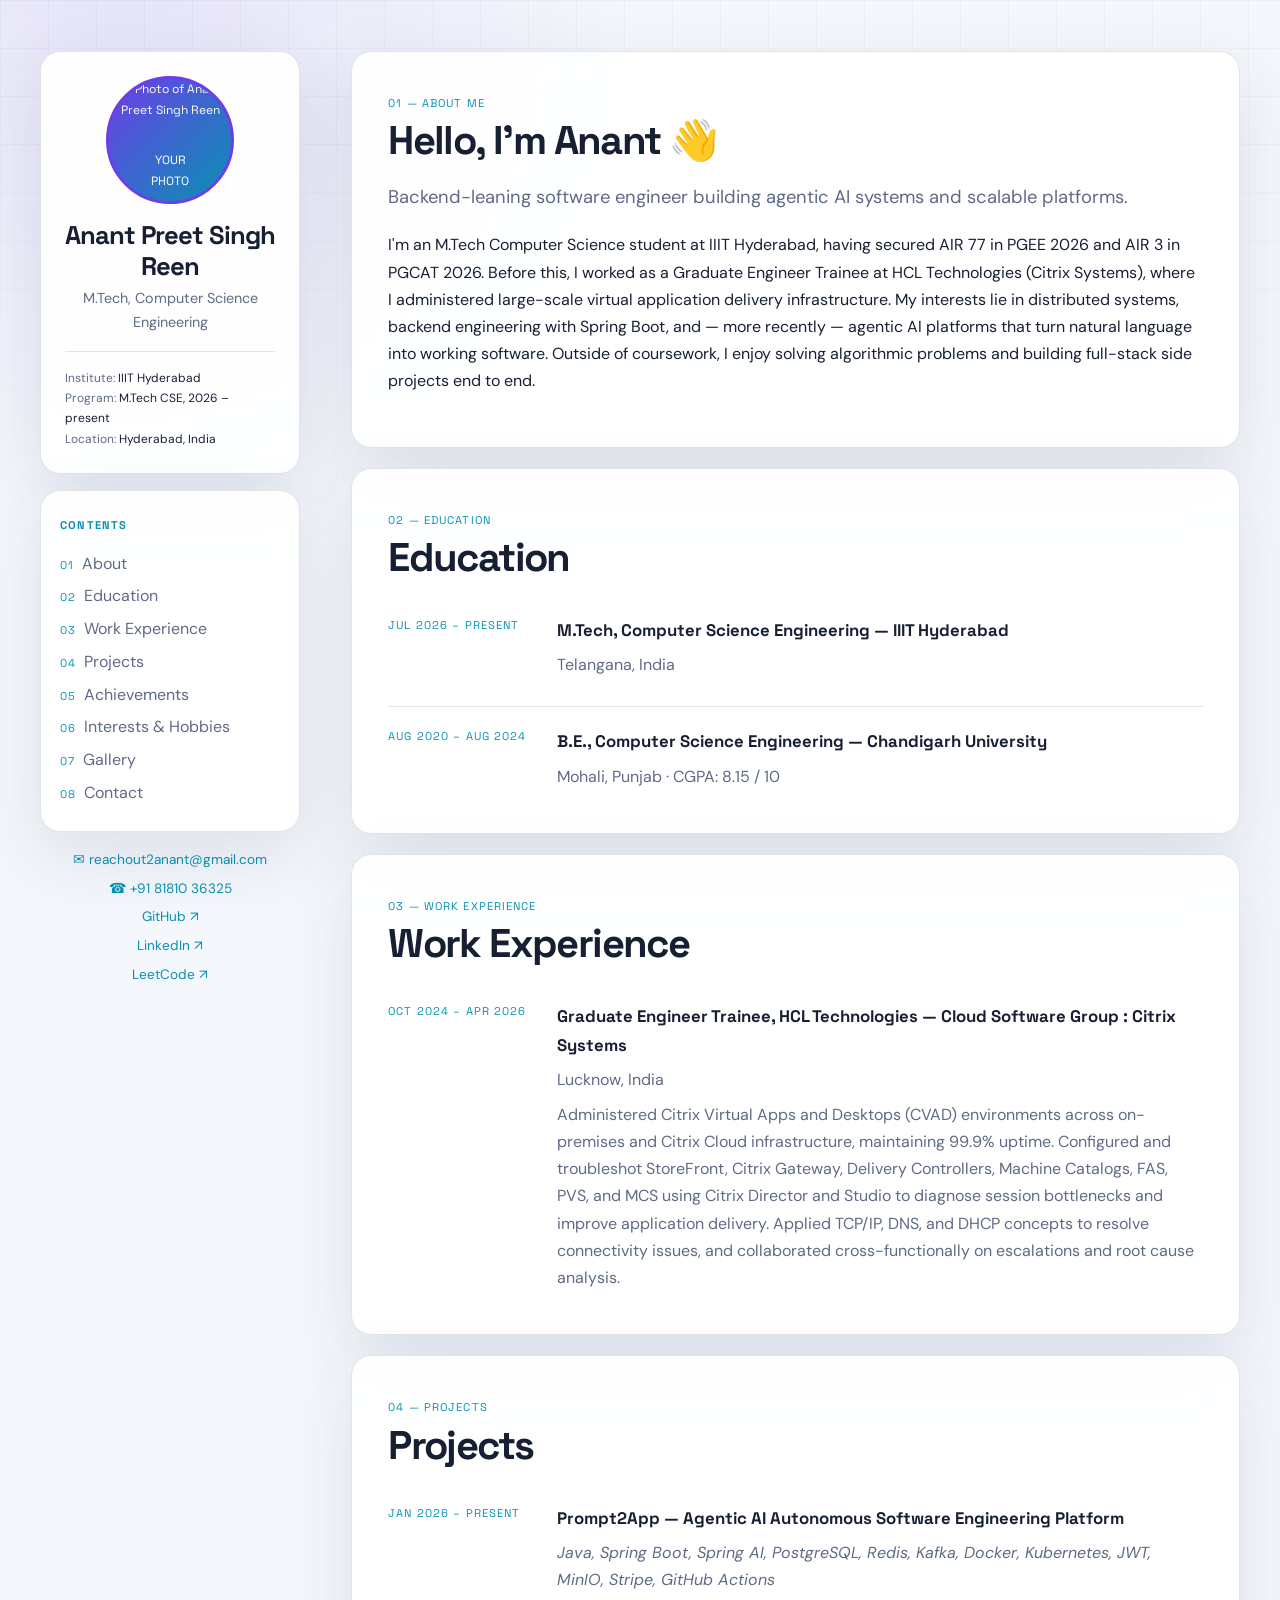
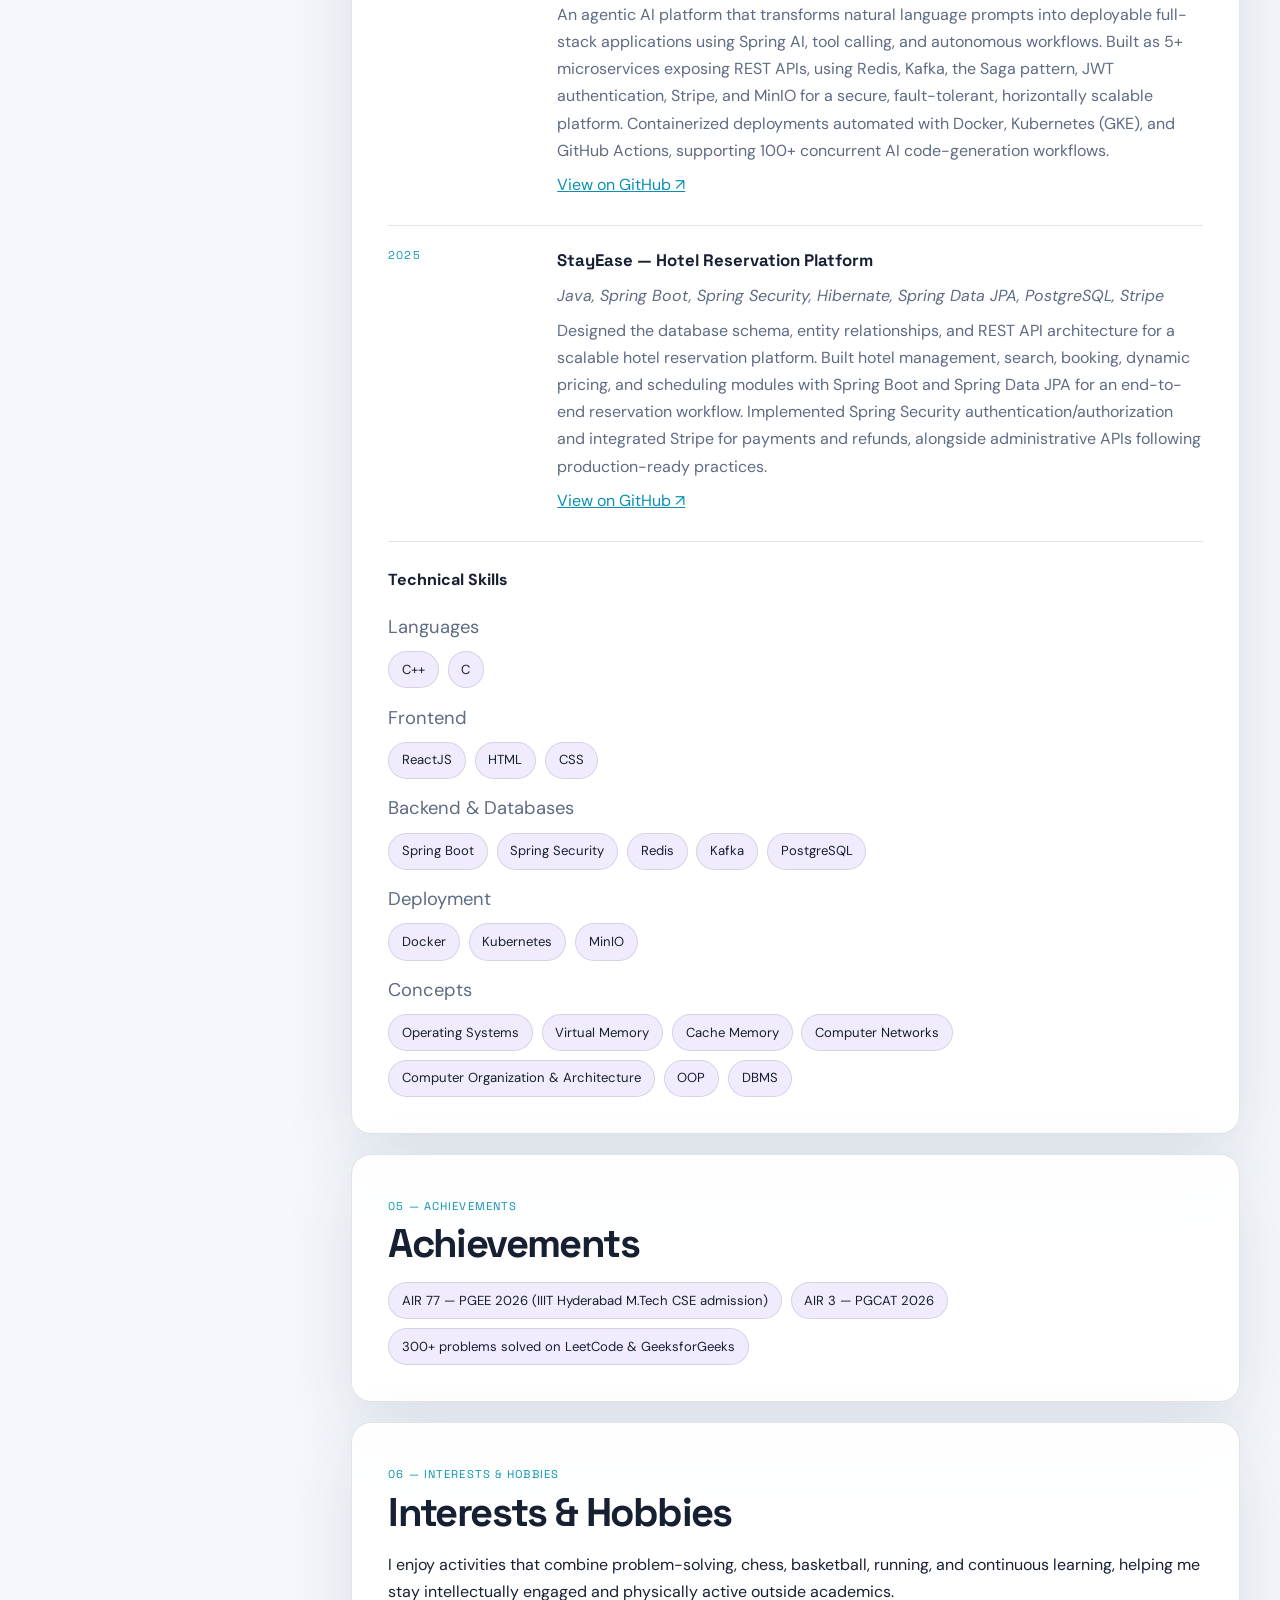
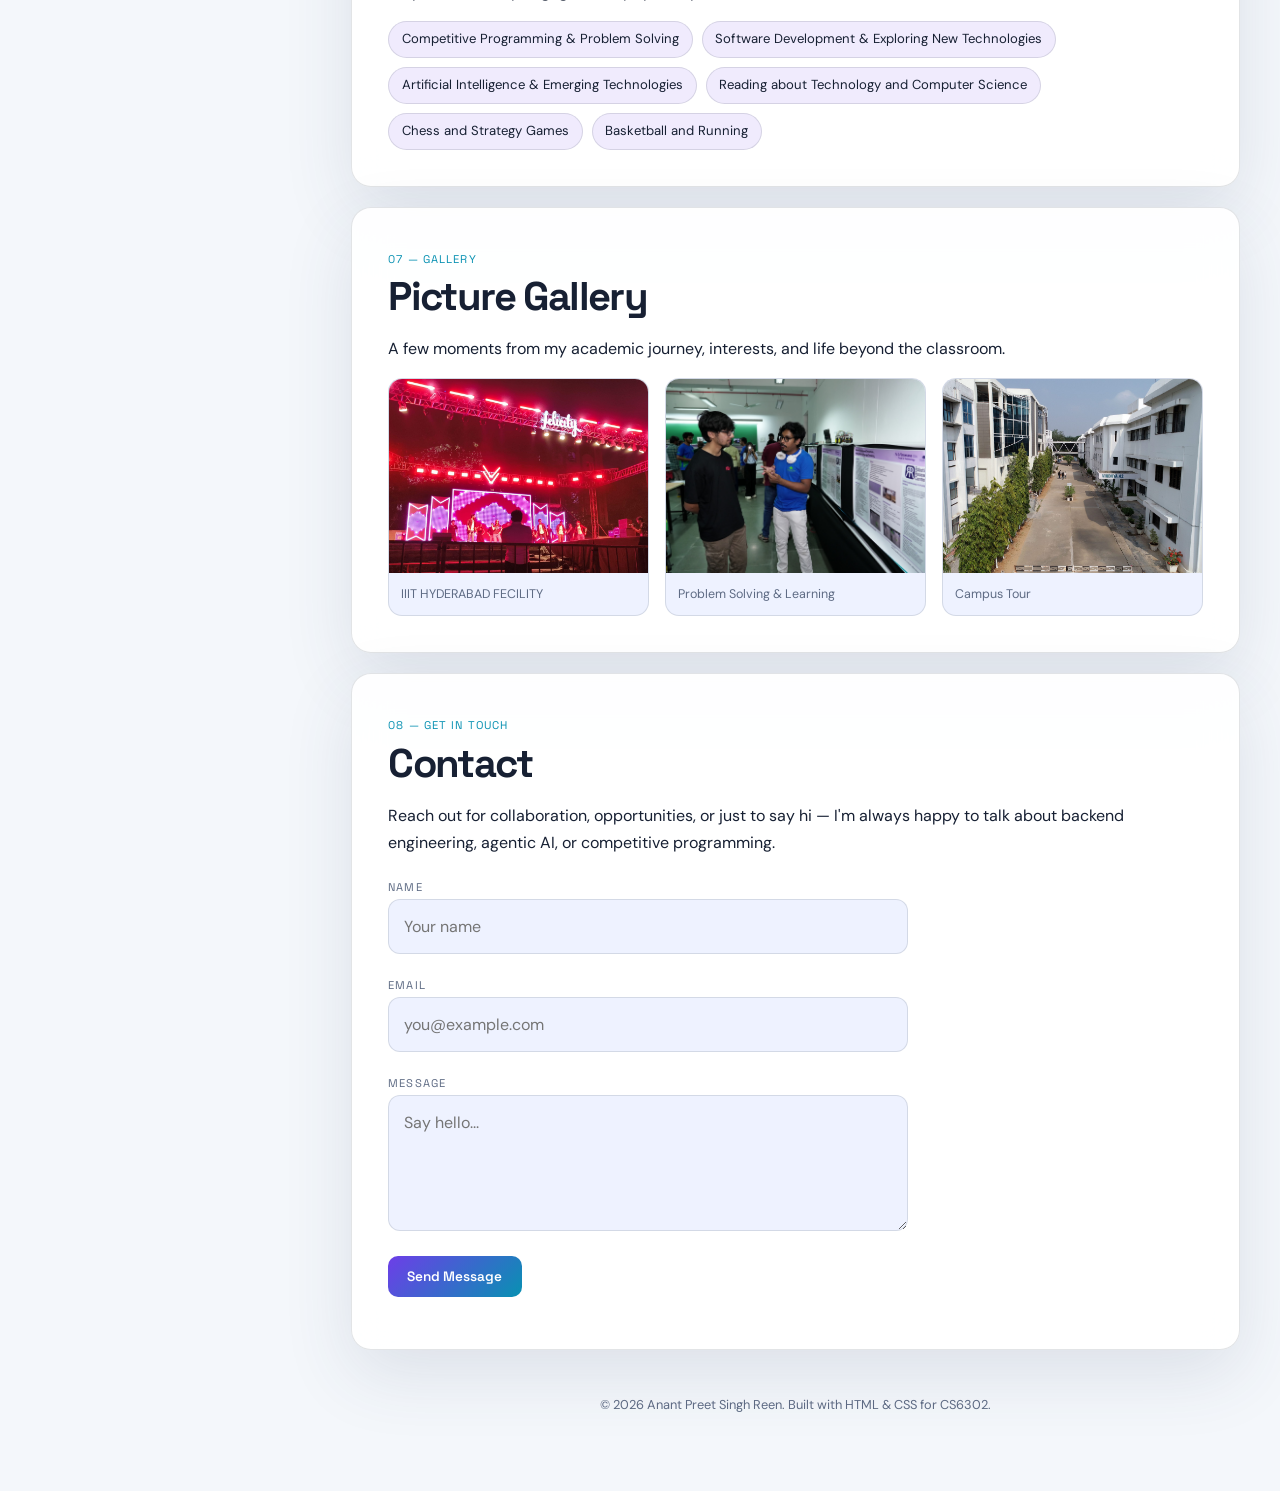
==== profile.html @ bfaf1321 "My personal page" ====
<!doctype html>
<html lang="en">
<head>
  <meta charset="UTF-8">
  <meta name="viewport" content="width=device-width, initial-scale=1.0">
  <title>Anant Preet Singh Reen — Personal & Professional Page</title>
  <meta name="description" content="Personal and professional page of Anant Preet Singh Reen — M.Tech CSE student at IIIT Hyderabad.">
  <link rel="stylesheet" href="profile-modern.css">
</head>
<body>

  <a class="skip-link" href="#about">Skip to content</a>

  <div class="page">

    <!-- ============ SIDEBAR: ID card + navigation ============ -->
    <aside class="sidebar">
      <div class="id-card">
        <div class="photo">
          <img src="assets/profile.jpg" alt="Photo of Anant Preet Singh Reen">
          YOUR<br>PHOTO
        </div>
        <h1>Anant Preet Singh Reen</h1>
        <p class="role">M.Tech, Computer Science Engineering</p>
        <div class="meta">
          <div>Institute: <span>IIIT Hyderabad</span></div>
          <div>Program: <span>M.Tech CSE, 2026 – present</span></div>
          <div>Location: <span>Hyderabad, India</span></div>
        </div>
      </div>

      <nav class="toc" aria-label="Page sections">
        <strong class="eyebrow">Contents</strong>
        <ol>
          <li><span class="code">01</span><a href="#about">About</a></li>
          <li><span class="code">02</span><a href="#education">Education</a></li>
          <li><span class="code">03</span><a href="#experience">Work Experience</a></li>
          <li><span class="code">04</span><a href="#projects">Projects</a></li>
          <li><span class="code">05</span><a href="#achievements">Achievements</a></li>
          <li><span class="code">06</span><a href="#interests">Interests &amp; Hobbies</a></li>
          <li><span class="code">07</span><a href="#gallery">Gallery</a></li>
          <li><span class="code">08</span><a href="#contact">Contact</a></li>
        </ol>
      </nav>

      <div class="social">
        <a href="mailto:reachout2anant@gmail.com">✉ reachout2anant@gmail.com</a>
        <a href="tel:+918181036325">☎ +91 81810 36325</a>
        <!-- Fill in your actual profile URLs below -->
        <a href="https://github.com/anantreen" target="_blank" rel="noopener">GitHub ↗</a>
        <a href="https://linkedin.com/in/anantreen" target="_blank" rel="noopener">LinkedIn ↗</a>
        <a href="https://leetcode.com/anantreen" target="_blank" rel="noopener">LeetCode ↗</a>
      </div>
    </aside>

    <!-- ============ MAIN CONTENT ============ -->
    <main id="about">

      <!-- 01: ABOUT -->
      <section class="record" id="about">
        <span class="eyebrow">01 — About Me</span>
        <h2>Hello, I'm Anant 👋</h2>
        <p class="tagline">Backend-leaning software engineer building agentic AI systems and scalable platforms.</p>
        <p>
          I'm an M.Tech Computer Science student at IIIT Hyderabad, having secured
          AIR 77 in PGEE 2026 and AIR 3 in PGCAT 2026. Before this, I worked as a
          Graduate Engineer Trainee at HCL Technologies (Citrix Systems), where I
          administered large-scale virtual application delivery infrastructure. My
          interests lie in distributed systems, backend engineering with Spring Boot,
          and — more recently — agentic AI platforms that turn natural language into
          working software. Outside of coursework, I enjoy solving algorithmic
          problems and building full-stack side projects end to end.
        </p>
      </section>

      <!-- 02: EDUCATION -->
      <section class="record" id="education">
        <span class="eyebrow">02 — Education</span>
        <h2>Education</h2>

        <div class="entry">
          <div class="when">Jul 2026 – present</div>
          <div>
            <h3>M.Tech, Computer Science Engineering — IIIT Hyderabad</h3>
            <p>Telangana, India</p>
          </div>
        </div>

        <div class="entry">
          <div class="when">Aug 2020 – Aug 2024</div>
          <div>
            <h3>B.E., Computer Science Engineering — Chandigarh University</h3>
            <p>Mohali, Punjab · CGPA: 8.15 / 10</p>
          </div>
        </div>
      </section>

      <!-- 03: WORK EXPERIENCE -->
      <section class="record" id="experience">
        <span class="eyebrow">03 — Work Experience</span>
        <h2>Work Experience</h2>

        <div class="entry">
          <div class="when">Oct 2024 – Apr 2026</div>
          <div>
            <h3>Graduate Engineer Trainee, HCL Technologies — Cloud Software Group : Citrix Systems</h3>
            <p>Lucknow, India</p>
            <p>Administered Citrix Virtual Apps and Desktops (CVAD) environments across
              on-premises and Citrix Cloud infrastructure, maintaining 99.9% uptime.
              Configured and troubleshot StoreFront, Citrix Gateway, Delivery
              Controllers, Machine Catalogs, FAS, PVS, and MCS using Citrix Director
              and Studio to diagnose session bottlenecks and improve application
              delivery. Applied TCP/IP, DNS, and DHCP concepts to resolve connectivity
              issues, and collaborated cross-functionally on escalations and root
              cause analysis.</p>
          </div>
        </div>
      </section>

      <!-- 04: PROJECTS -->
      <section class="record" id="projects">
        <span class="eyebrow">04 — Projects</span>
        <h2>Projects</h2>

        <div class="entry">
          <div class="when">Jan 2026 – present</div>
          <div>
            <h3>Prompt2App — Agentic AI Autonomous Software Engineering Platform</h3>
            <p><em>Java, Spring Boot, Spring AI, PostgreSQL, Redis, Kafka, Docker, Kubernetes, JWT, MinIO, Stripe, GitHub Actions</em></p>
            <p>
              An agentic AI platform that transforms natural language prompts into
              deployable full-stack applications using Spring AI, tool calling, and
              autonomous workflows. Built as 5+ microservices exposing REST APIs,
              using Redis, Kafka, the Saga pattern, JWT authentication, Stripe, and
              MinIO for a secure, fault-tolerant, horizontally scalable platform.
              Containerized deployments automated with Docker, Kubernetes (GKE), and
              GitHub Actions, supporting 100+ concurrent AI code-generation workflows.
            </p>
            <p><a href="https://anantresume.s.gy/cZZKYm" target="_blank" rel="noopener">View on GitHub ↗</a> <!-- add your repo link --></p>
          </div>
        </div>

        <div class="entry">
          <div class="when">2025</div>
          <div>
            <h3>StayEase — Hotel Reservation Platform</h3>
            <p><em>Java, Spring Boot, Spring Security, Hibernate, Spring Data JPA, PostgreSQL, Stripe</em></p>
            <p>
              Designed the database schema, entity relationships, and REST API
              architecture for a scalable hotel reservation platform. Built hotel
              management, search, booking, dynamic pricing, and scheduling modules
              with Spring Boot and Spring Data JPA for an end-to-end reservation
              workflow. Implemented Spring Security authentication/authorization and
              integrated Stripe for payments and refunds, alongside administrative APIs
              following production-ready practices.
            </p>
            <p><a href="https://anantresume.s.gy/0eBgHS" target="_blank" rel="noopener">View on GitHub ↗</a> <!-- add your repo link --></p>
          </div>
        </div>

        <h3 style="margin-top:1.5rem; font-size:1rem;">Technical Skills</h3>
        <p class="tagline" style="margin-bottom:0.5rem;">Languages</p>
        <ul class="chips">
          <li>C++</li>
          <li>C</li>
        </ul>
        <p class="tagline" style="margin:0.9rem 0 0.5rem;">Frontend</p>
        <ul class="chips">
          <li>ReactJS</li>
          <li>HTML</li>
          <li>CSS</li>
        </ul>
        <p class="tagline" style="margin:0.9rem 0 0.5rem;">Backend &amp; Databases</p>
        <ul class="chips">
          <li>Spring Boot</li>
          <li>Spring Security</li>
          <li>Redis</li>
          <li>Kafka</li>
          <li>PostgreSQL</li>
        </ul>
        <p class="tagline" style="margin:0.9rem 0 0.5rem;">Deployment</p>
        <ul class="chips">
          <li>Docker</li>
          <li>Kubernetes</li>
          <li>MinIO</li>
        </ul>
        <p class="tagline" style="margin:0.9rem 0 0.5rem;">Concepts</p>
        <ul class="chips">
          <li>Operating Systems</li>
          <li>Virtual Memory</li>
          <li>Cache Memory</li>
          <li>Computer Networks</li>
          <li>Computer Organization &amp; Architecture</li>
          <li>OOP</li>
          <li>DBMS</li>
        </ul>
      </section>

      <!-- 05: ACHIEVEMENTS -->
      <section class="record" id="achievements">
        <span class="eyebrow">05 — Achievements</span>
        <h2>Achievements</h2>
        <ul class="chips">
          <li>AIR 77 — PGEE 2026 (IIIT Hyderabad M.Tech CSE admission)</li>
          <li>AIR 3 — PGCAT 2026</li>
          <li>300+ problems solved on LeetCode &amp; GeeksforGeeks</li>
        </ul>
      </section>

      <!-- 06: INTERESTS & HOBBIES -->
      <section class="record" id="interests">
        <span class="eyebrow">06 — Interests &amp; Hobbies</span>
        <h2>Interests &amp; Hobbies</h2>
        <p>I enjoy activities that combine problem-solving, chess, basketball, running, and continuous learning, helping me stay intellectually engaged and physically active outside academics.</p>
        <ul class="chips">
          <li>Competitive Programming & Problem Solving</li>
          <li>Software Development & Exploring New Technologies</li>
          <li>Artificial Intelligence & Emerging Technologies</li>
          <li>Reading about Technology and Computer Science</li>
          <li>Chess and Strategy Games</li>
          <li>Basketball and Running</li>
        </ul>
      </section>

      <!-- 07: PICTURE GALLERY -->
      <section class="record" id="gallery">
        <span class="eyebrow">07 — Gallery</span>
        <h2>Picture Gallery</h2>
        <p>A few moments from my academic journey, interests, and life beyond the classroom.</p>
        <div class="gallery">
          <figure>
            <!-- Replace src with your own image path, e.g. assets/photo1.jpg -->
            <img src="./Assets/q1.jpg" alt="Fecility">
            <figcaption>IIIT HYDERABAD FECILITY</figcaption>
          </figure>
          <figure>
            <img src="./Assets/q2.jpg" alt="[Describe this photo]">
            <figcaption>Problem Solving & Learning</figcaption>
          </figure>
          <figure>
            <img src="./Assets/q3.jpg" alt="[Describe this photo]">
            <figcaption>Campus Tour</figcaption>
          </figure>
        </div>
      </section>

      <!-- 08: CONTACT -->
      <section class="record" id="contact">
        <span class="eyebrow">08 — Get in Touch</span>
        <h2>Contact</h2>
        <p>Reach out for collaboration, opportunities, or just to say hi — I'm always happy to talk about backend engineering, agentic AI, or competitive programming.</p>

        <form class="contact" id="contactForm" action="https://formspree.io/f/xyeygvee" method="POST">
          <div>
            <label for="name">Name</label>
            <input type="text" id="name" name="name" placeholder="Your name" required>
          </div>
          <div>
            <label for="email">Email</label>
            <input type="email" id="email" name="email" placeholder="you@example.com" required>
          </div>
          <div>
            <label for="message">Message</label>
            <textarea id="message" name="message" rows="4" placeholder="Say hello..." required></textarea>
          </div>
          <button type="submit">Send Message</button>
          <p id="formStatus" role="status" style="font-size:0.85rem; margin:0;"></p>
        </form>
      </section>

      <footer class="sitefoot">
        &copy; <span id="year"></span> Anant Preet Singh Reen. Built with HTML &amp; CSS for CS6302.
      </footer>
    </main>
  </div>

  <script>
    document.getElementById('year').textContent = new Date().getFullYear();

    // Submit the contact form via fetch so the page doesn't reload.
    // Works with Formspree once you've added your real form ID above.
    const contactForm = document.getElementById('contactForm');
    const formStatus = document.getElementById('formStatus');

    contactForm.addEventListener('submit', async (event) => {
      event.preventDefault();

      if (contactForm.action.includes('YOUR_FORM_ID')) {
        formStatus.textContent = 'Contact form not connected yet — add your Formspree form ID in index.html (see comment above the <form> tag).';
        formStatus.style.color = '#a9822f';
        return;
      }

      formStatus.textContent = 'Sending...';
      formStatus.style.color = '';

      try {
        const response = await fetch(contactForm.action, {
          method: 'POST',
          body: new FormData(contactForm),
          headers: { 'Accept': 'application/json' }
        });

        if (response.ok) {
          formStatus.textContent = 'Thanks! Your message has been sent — I\'ll get back to you soon.';
          formStatus.style.color = '#1f3a2e';
          contactForm.reset();
        } else {
          formStatus.textContent = 'Something went wrong. Please try again or email me directly.';
          formStatus.style.color = '#a9822f';
        }
      } catch (err) {
        formStatus.textContent = 'Network error. Please try again or email me directly.';
        formStatus.style.color = '#a9822f';
      }
    });
  </script>
</body>
</html>
---- profile-modern.css ----
@import url("https://fonts.googleapis.com/css2?family=DM+Sans:wght@400;500;600;700&family=Space+Grotesk:wght@500;600;700&display=swap");

:root {
  --color-bg: #0b1020;
  --color-surface: #131a2d;
  --color-surface-raised: #1a2440;
  --color-text: #f5f7ff;
  --color-muted: #a8b2cb;
  --color-accent: #8b5cf6;
  --color-accent-bright: #22d3ee;
  --color-accent-soft: rgba(139, 92, 246, 0.16);
  --color-border: rgba(168, 178, 203, 0.18);
  --shadow: 0 24px 70px rgba(0, 0, 0, 0.28);
  --radius: 20px;
}

@media (prefers-color-scheme: light) {
  :root {
    --color-bg: #f4f7fb;
    --color-surface: #ffffff;
    --color-surface-raised: #eef2ff;
    --color-text: #172033;
    --color-muted: #5e6b84;
    --color-accent: #6d3ee8;
    --color-accent-bright: #0891b2;
    --color-accent-soft: rgba(109, 62, 232, 0.1);
    --color-border: rgba(23, 32, 51, 0.12);
    --shadow: 0 24px 70px rgba(49, 64, 99, 0.12);
  }
}

* {
  box-sizing: border-box;
}

html {
  scroll-behavior: smooth;
}

body {
  margin: 0;
  min-width: 320px;
  background:
    radial-gradient(circle at 10% 0%, var(--color-accent-soft), transparent 32rem),
    var(--color-bg);
  color: var(--color-text);
  font-family: "DM Sans", sans-serif;
  line-height: 1.7;
}

body::before {
  content: "";
  position: fixed;
  inset: 0;
  pointer-events: none;
  opacity: 0.25;
  background-image: linear-gradient(var(--color-border) 1px, transparent 1px),
    linear-gradient(90deg, var(--color-border) 1px, transparent 1px);
  background-size: 48px 48px;
  mask-image: linear-gradient(to bottom, black, transparent 70%);
}

a {
  color: var(--color-accent-bright);
  transition: color 0.2s ease, opacity 0.2s ease;
}

a:hover {
  color: var(--color-accent);
}

img {
  max-width: 100%;
  display: block;
}

.skip-link {
  position: absolute;
  left: -999px;
  top: 1rem;
  z-index: 10;
  padding: 0.7rem 1rem;
  border-radius: 10px;
  background: var(--color-accent);
  color: #fff;
}

.skip-link:focus {
  left: 1rem;
}

.page {
  position: relative;
  display: grid;
  grid-template-columns: minmax(210px, 260px) minmax(0, 1fr);
  gap: clamp(1.5rem, 4vw, 4rem);
  max-width: 1240px;
  margin: 0 auto;
  padding: clamp(1.25rem, 4vw, 4rem) 1.25rem;
}

.sidebar {
  position: sticky;
  top: 1.5rem;
  align-self: start;
}

.id-card,
.toc,
section.record {
  border: 1px solid var(--color-border);
  background: color-mix(in srgb, var(--color-surface) 92%, transparent);
  box-shadow: var(--shadow);
  backdrop-filter: blur(18px);
}

.id-card {
  padding: 1.5rem;
  border-radius: var(--radius);
  text-align: center;
}

.id-card .photo {
  width: 128px;
  height: 128px;
  margin: 0 auto 1rem;
  display: grid;
  place-items: center;
  overflow: hidden;
  border: 3px solid var(--color-accent);
  border-radius: 50%;
  background: linear-gradient(135deg, var(--color-accent), var(--color-accent-bright));
  color: #fff;
  font-family: "Space Grotesk", sans-serif;
  font-size: 0.75rem;
}

.id-card .photo img {
  width: 100%;
  height: 100%;
  object-fit: cover;
}

.id-card h1,
section.record h2 {
  font-family: "Space Grotesk", sans-serif;
  letter-spacing: -0.04em;
}

.id-card h1 {
  margin: 0.25rem 0;
  font-size: clamp(1.3rem, 2vw, 1.6rem);
  line-height: 1.2;
}

.id-card .role,
.id-card .meta,
.entry p,
.tagline,
.sitefoot,
form.contact label {
  color: var(--color-muted);
}

.id-card .role {
  margin: 0;
  font-size: 0.9rem;
}

.id-card .meta {
  margin-top: 1rem;
  padding-top: 1rem;
  border-top: 1px solid var(--color-border);
  font-size: 0.75rem;
  text-align: left;
}

.id-card .meta span {
  color: var(--color-text);
}

.toc {
  margin-top: 1rem;
  padding: 1.2rem;
  border-radius: var(--radius);
}

.eyebrow,
.toc .code,
form.contact label,
.when {
  font-family: "Space Grotesk", sans-serif;
  letter-spacing: 0.1em;
  text-transform: uppercase;
  font-size: 0.7rem;
}

.eyebrow,
.toc .code,
.when {
  color: var(--color-accent-bright);
}

.toc ol {
  margin: 0.75rem 0 0;
  padding: 0;
  list-style: none;
}

.toc li {
  margin: 0.35rem 0;
}

.toc a {
  color: var(--color-muted);
  text-decoration: none;
}

.toc a:hover {
  color: var(--color-text);
}

.toc .code {
  margin-right: 0.5rem;
}

.social {
  margin-top: 1rem;
  text-align: center;
  font-size: 0.85rem;
}

.social a {
  display: block;
  margin: 0.35rem 0;
  text-decoration: none;
}

section.record {
  margin-bottom: 1.25rem;
  padding: clamp(1.25rem, 4vw, 2.25rem);
  border-radius: var(--radius);
  scroll-margin-top: 1.5rem;
  animation: rise-in 0.55s ease both;
}

section.record:hover {
  border-color: color-mix(in srgb, var(--color-accent) 50%, var(--color-border));
}

section.record h2 {
  margin: 0.25rem 0 1rem;
  font-size: clamp(1.7rem, 4vw, 2.5rem);
  line-height: 1.1;
}

.tagline {
  font-size: clamp(1rem, 2vw, 1.15rem);
}

.entry {
  display: grid;
  grid-template-columns: 145px minmax(0, 1fr);
  gap: 1rem 1.5rem;
  padding: 1.25rem 0;
  border-bottom: 1px solid var(--color-border);
}

.entry:last-child {
  border-bottom: 0;
  padding-bottom: 0;
}

.entry h3 {
  margin: 0;
  font-family: "Space Grotesk", sans-serif;
  font-size: 1.05rem;
}

.entry p {
  margin: 0.45rem 0;
}

.chips {
  display: flex;
  flex-wrap: wrap;
  gap: 0.55rem;
  margin: 0;
  padding: 0;
  list-style: none;
}

.chips li {
  padding: 0.4rem 0.8rem;
  border: 1px solid var(--color-border);
  border-radius: 999px;
  background: var(--color-accent-soft);
  color: var(--color-text);
  font-size: 0.82rem;
}

.gallery {
  display: grid;
  grid-template-columns: repeat(auto-fit, minmax(160px, 1fr));
  gap: 1rem;
}

.gallery figure {
  margin: 0;
  overflow: hidden;
  border: 1px solid var(--color-border);
  border-radius: 14px;
  background: var(--color-surface-raised);
}

.gallery img {
  width: 100%;
  aspect-ratio: 4 / 3;
  object-fit: cover;
  transition: transform 0.3s ease;
}

.gallery figure:hover img {
  transform: scale(1.05);
}

.gallery figcaption {
  padding: 0.65rem 0.75rem;
  color: var(--color-muted);
  font-size: 0.78rem;
}

form.contact {
  display: grid;
  gap: 1rem;
  max-width: 520px;
}

form.contact input,
form.contact textarea {
  width: 100%;
  padding: 0.8rem 0.9rem;
  border: 1px solid var(--color-border);
  border-radius: 12px;
  outline: 0;
  background: var(--color-surface-raised);
  color: var(--color-text);
  font: inherit;
}

form.contact input:focus,
form.contact textarea:focus {
  border-color: var(--color-accent);
  box-shadow: 0 0 0 4px var(--color-accent-soft);
}

form.contact button {
  justify-self: start;
  padding: 0.75rem 1.2rem;
  border: 0;
  border-radius: 10px;
  background: linear-gradient(135deg, var(--color-accent), var(--color-accent-bright));
  color: #fff;
  font: 600 0.85rem "Space Grotesk", sans-serif;
  cursor: pointer;
  transition: transform 0.2s ease, box-shadow 0.2s ease;
}

form.contact button:hover {
  transform: translateY(-2px);
  box-shadow: 0 10px 25px var(--color-accent-soft);
}

.sitefoot {
  padding: 1.5rem 0;
  text-align: center;
  font-size: 0.8rem;
}

@keyframes rise-in {
  from {
    opacity: 0;
    transform: translateY(14px);
  }
  to {
    opacity: 1;
    transform: translateY(0);
  }
}

@media (max-width: 800px) {
  .page {
    grid-template-columns: 1fr;
  }

  .sidebar {
    position: static;
  }
}

@media (max-width: 560px) {
  .entry {
    grid-template-columns: 1fr;
    gap: 0.35rem;
  }
}

@media (prefers-reduced-motion: reduce) {
  *,
  *::before,
  *::after {
    scroll-behavior: auto !important;
    animation-duration: 0.01ms !important;
    transition-duration: 0.01ms !important;
  }
}
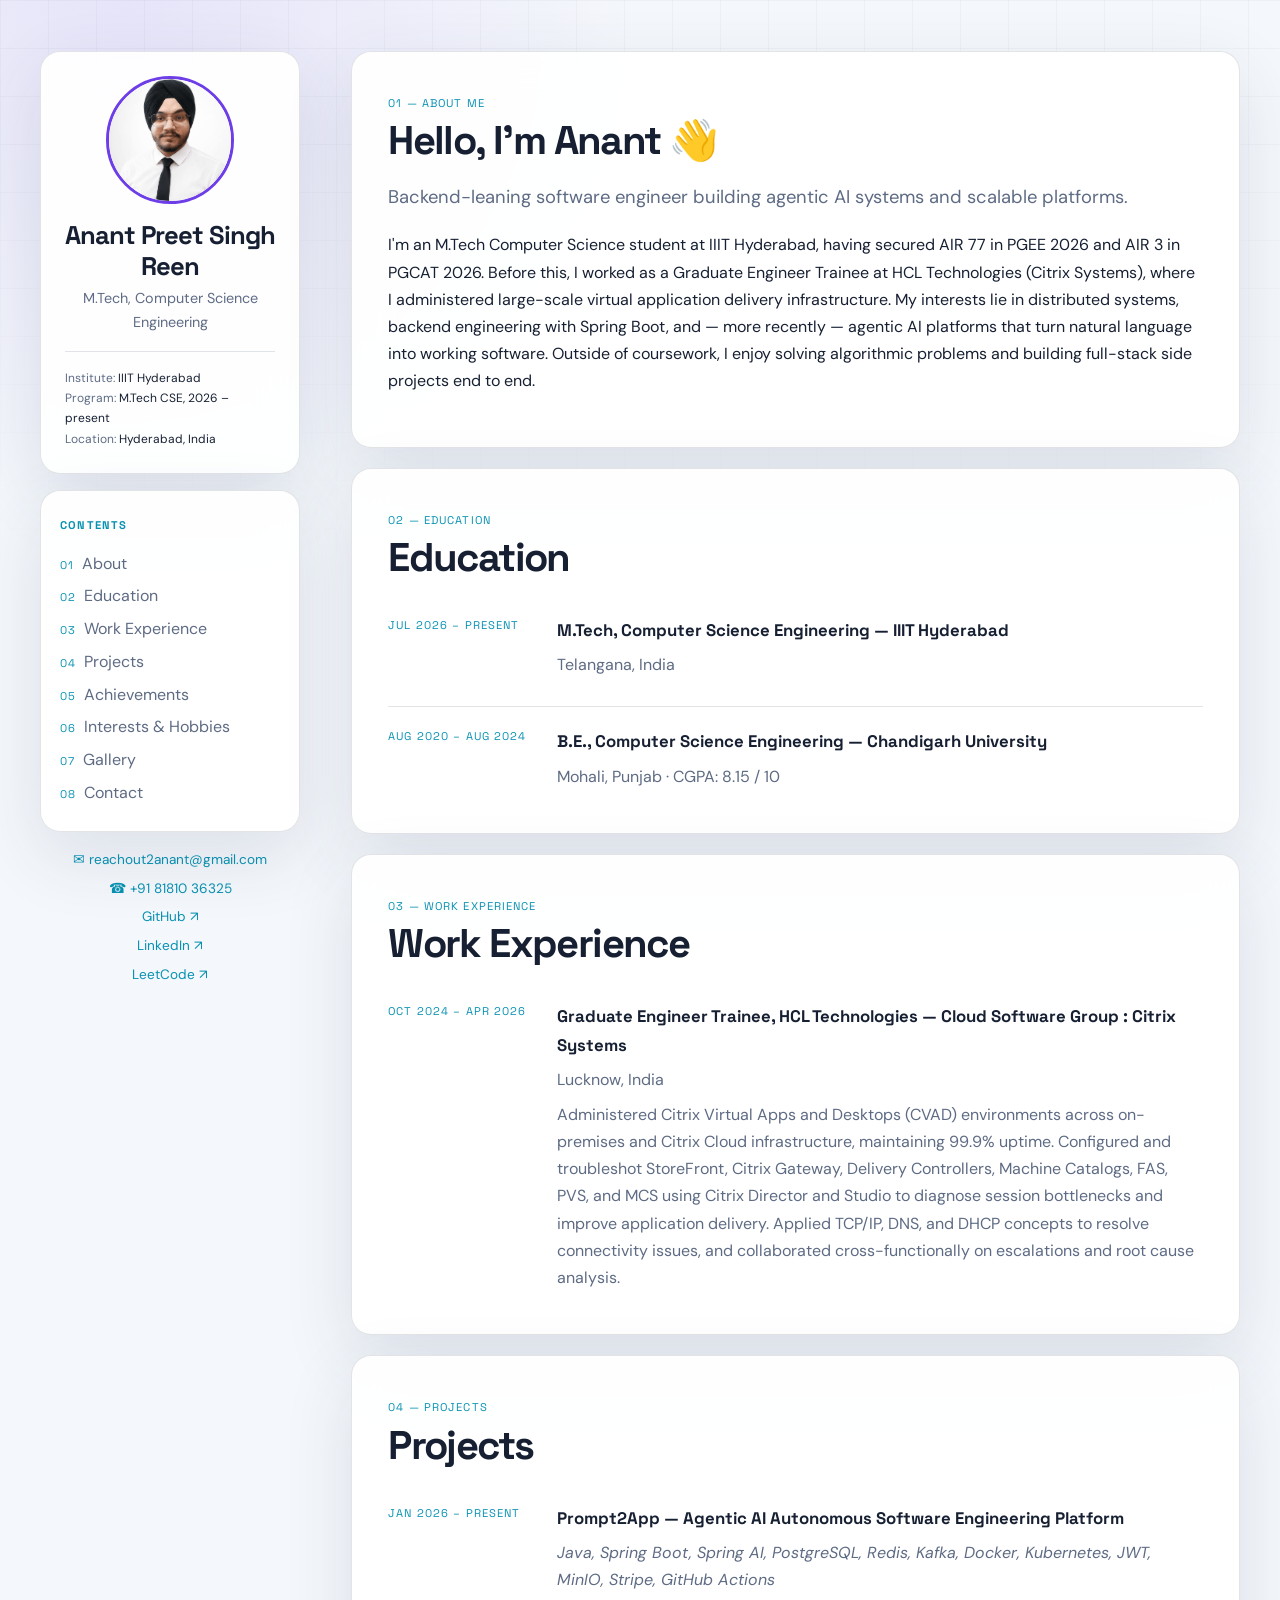
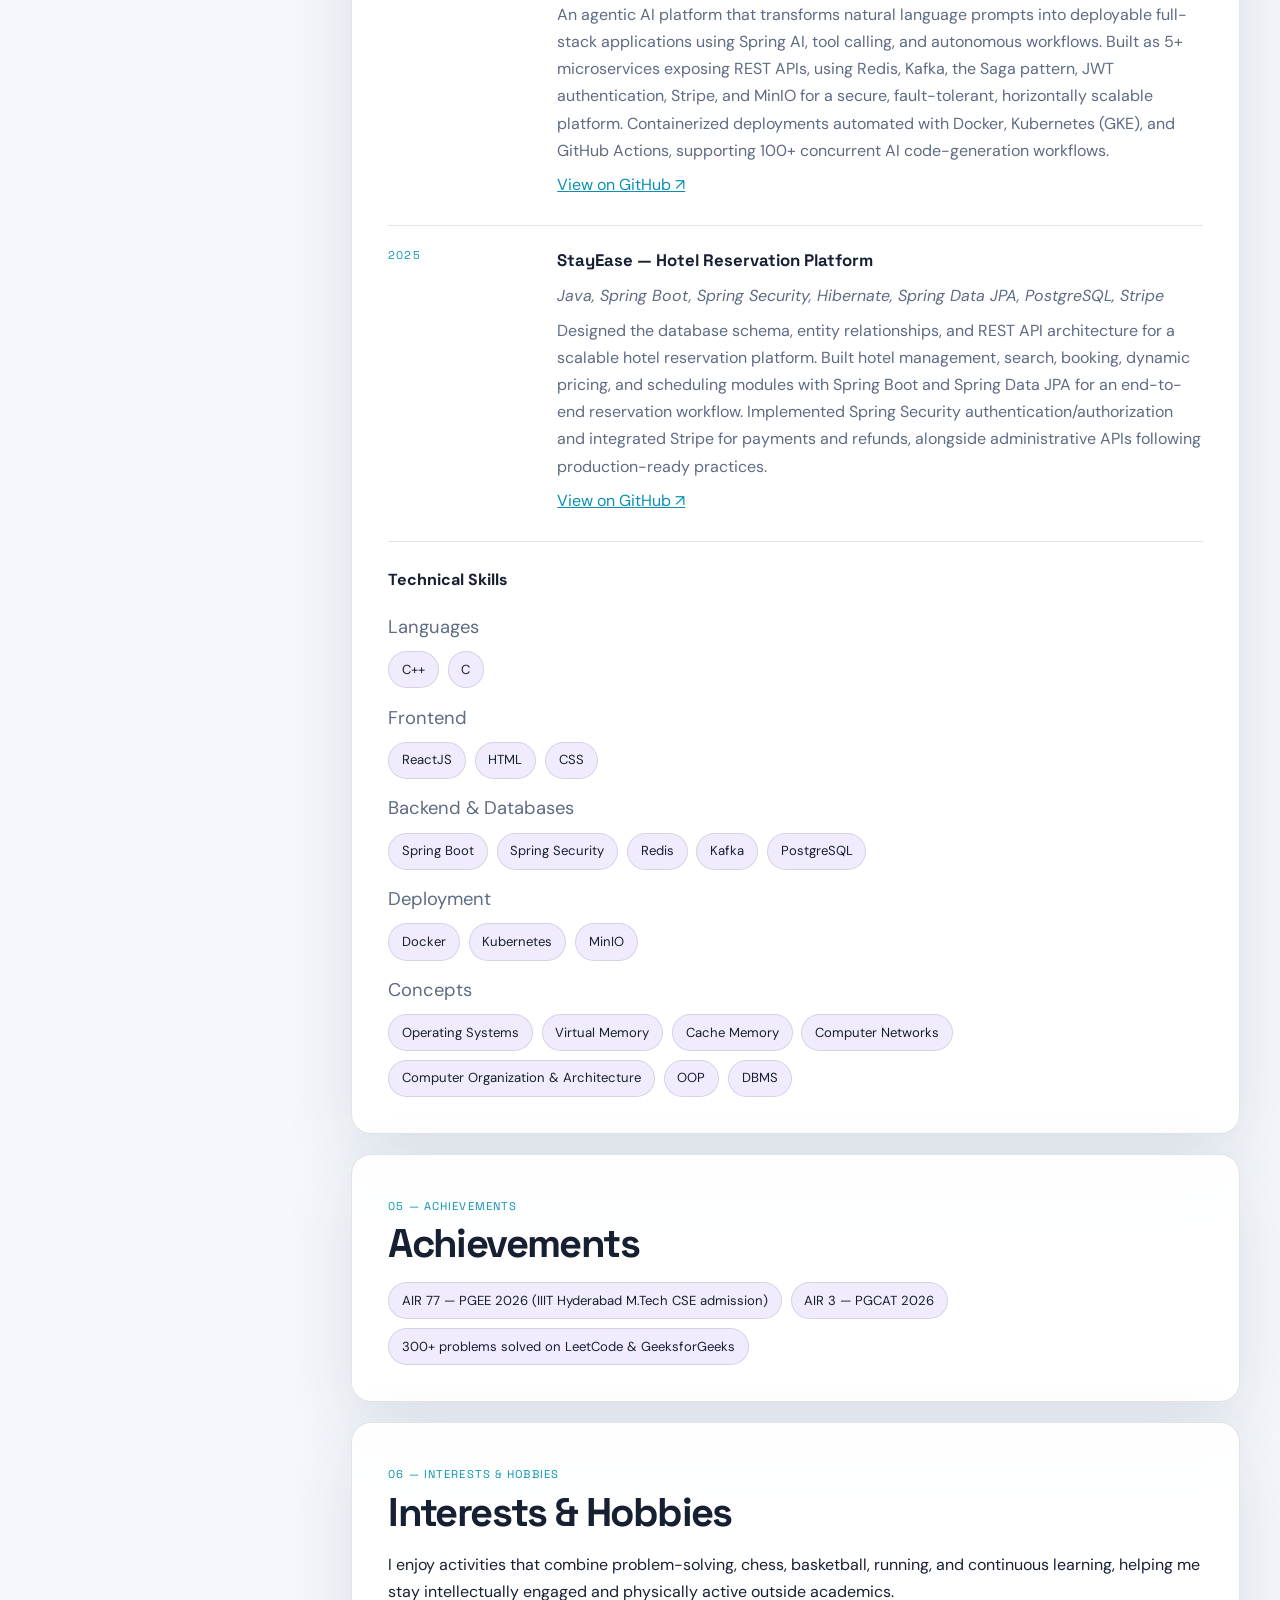
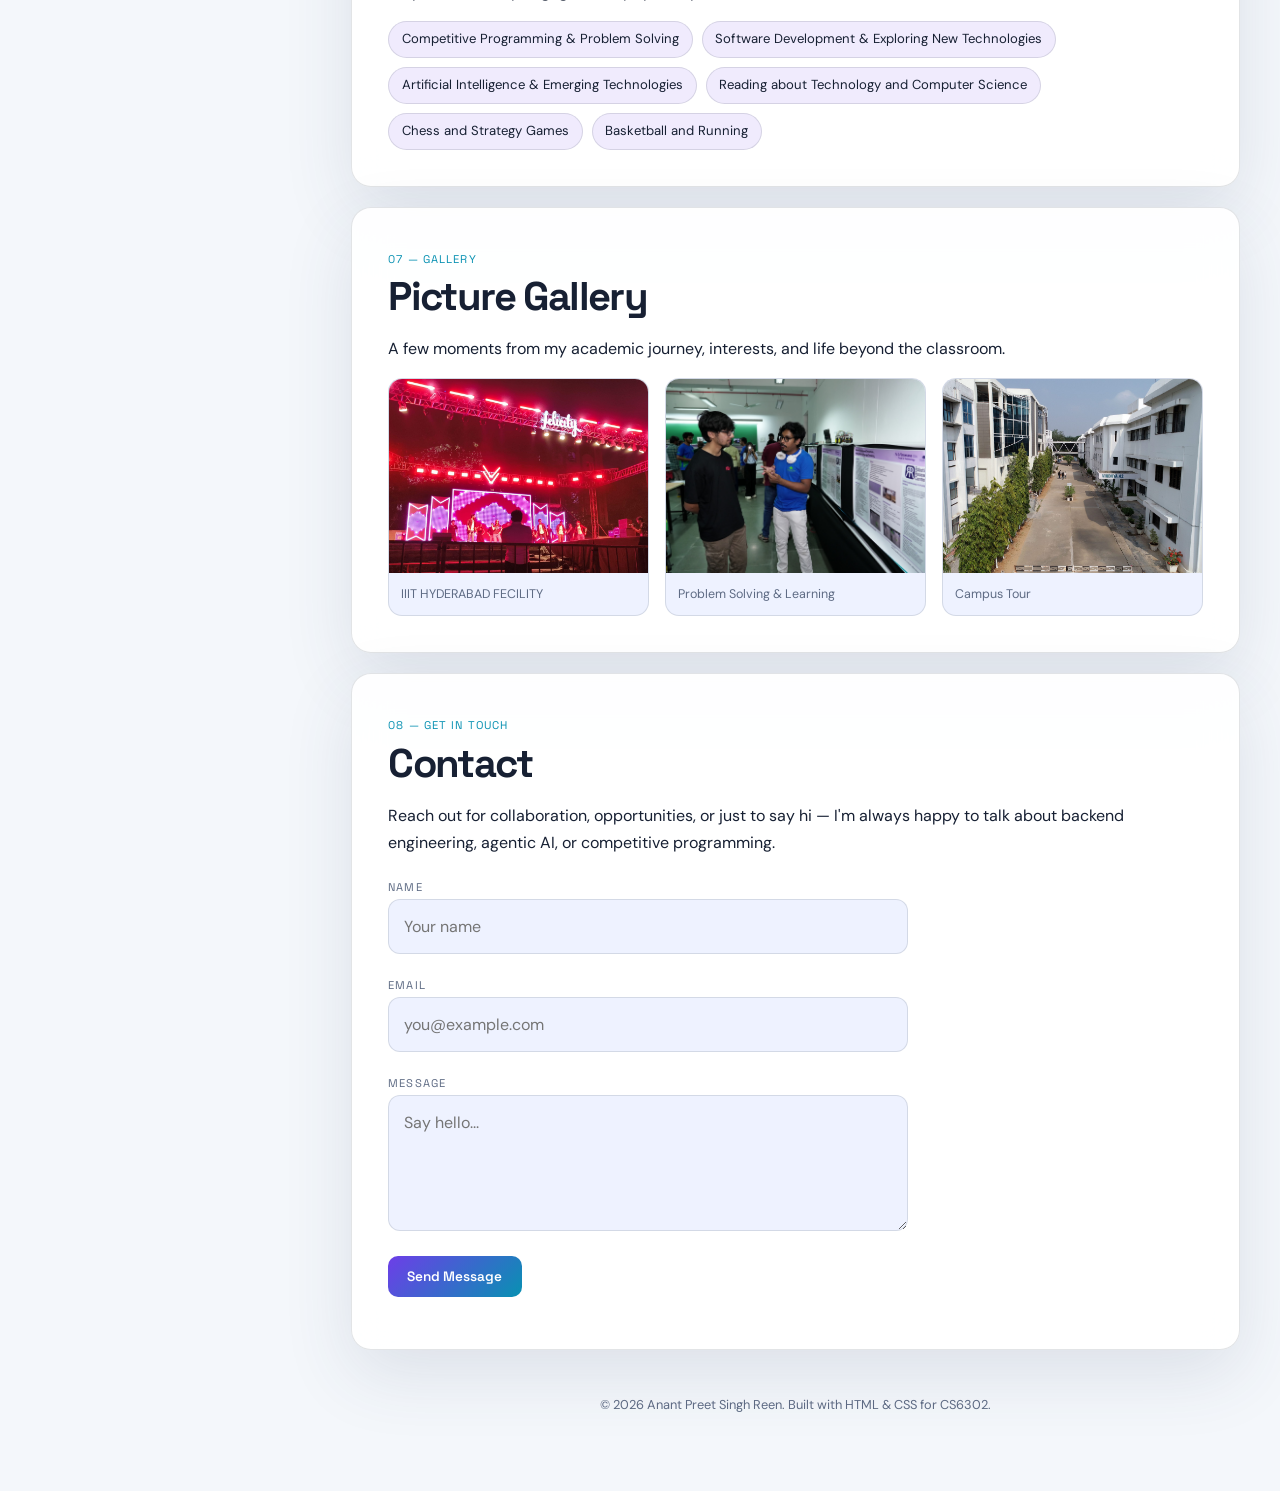
==== commit d0052c8a: "profile photo chnages" ====
--- a/profile.html
+++ b/profile.html
@@ -17,7 +17,7 @@
     <aside class="sidebar">
       <div class="id-card">
         <div class="photo">
-          <img src="assets/profile.jpg" alt="Photo of Anant Preet Singh Reen">
+          <img src="Assets/profile.jpg" alt="Photo of Anant Preet Singh Reen">
           YOUR<br>PHOTO
         </div>
         <h1>Anant Preet Singh Reen</h1>
